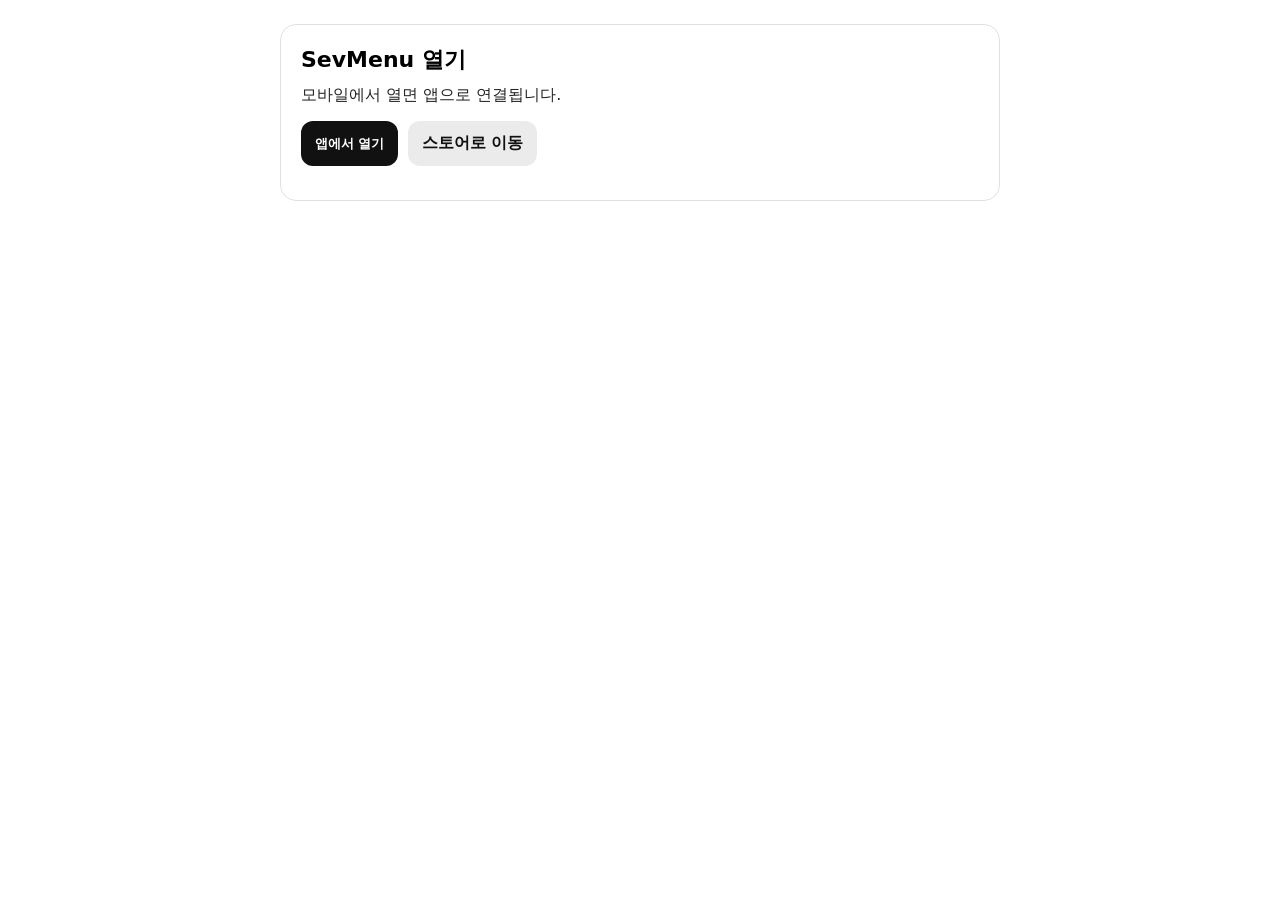
==== index.html @ 80eeb0d0 "script change" ====
<!doctype html>
<html lang="ko">
<head>
  <meta charset="utf-8" />
  <meta name="viewport" content="width=device-width,initial-scale=1" />
  <title>SevMenu 열기</title>
  <meta name="description" content="SevMenu 앱에서 바로 열기" />

  <!-- iOS Smart App Banner (iOS Safari에서 상단 배너로 '열기/보기' 제공)
       app-id는 App Store Connect의 앱 ID (숫자)로 교체 -->
  <meta name="apple-itunes-app" content="app-id=6499293178, app-argument=sevmenu://open" />

  <!-- 공유용(Open Graph) -->
  <meta property="og:title" content="SevMenu 열기" />
  <meta property="og:description" content="앱에서 바로 열어보세요." />
  <meta property="og:type" content="website" />
  <meta property="og:url" content="" />

  <style>
    :root { color-scheme: light dark; }
    body { font-family: system-ui, -apple-system, Segoe UI, Roboto, "Noto Sans KR", sans-serif; margin: 0; }
    .wrap { max-width: 720px; margin: 0 auto; padding: 24px; }
    .card { border: 1px solid rgba(0,0,0,.12); border-radius: 16px; padding: 20px; }
    h1 { margin: 0 0 8px; font-size: 22px; }
    p  { margin: 0 0 14px; opacity: .85; line-height: 1.5; }
    .row { display: flex; gap: 10px; flex-wrap: wrap; margin-top: 14px; }
    button, a.btn {
      appearance: none; border: 0; border-radius: 12px; padding: 12px 14px;
      font-weight: 700; cursor: pointer; text-decoration: none; display: inline-flex; align-items: center;
    }
    .primary { background: #111; color: #fff; }
    .secondary { background: rgba(0,0,0,.08); color: #111; }
    .small { font-size: 13px; opacity: .8; margin-top: 10px; }
    .mono { font-family: ui-monospace, SFMono-Regular, Menlo, Monaco, Consolas, "Liberation Mono", monospace; font-size: 12px; opacity: .75; word-break: break-all; }
    @media (prefers-color-scheme: dark) {
      .card { border-color: rgba(255,255,255,.16); }
      .primary { background: #fff; color: #000; }
      .secondary { background: rgba(255,255,255,.12); color: #fff; }
    }
  </style>
</head>

<body>
  <div class="wrap">
    <div class="card">
      <h1>SevMenu 열기</h1>
      <p id="subtitle">앱이 설치되어 있으면 자동으로 열립니다. 설치되어 있지 않다면 스토어로 안내합니다.</p>

      <div class="row">
        <button id="openBtn" class="primary">앱에서 열기</button>
        <a id="storeBtn" class="btn secondary" href="#" rel="noopener">스토어로 이동</a>
      </div>

      <p class="small" id="hint"></p>
      <div class="mono" id="debug"></div>
    </div>
  </div>

  <script>
  const ANDROID_PACKAGE = "com.sev.menu";
  const PLAY_STORE_URL  = "https://play.google.com/store/apps/details?id=" + encodeURIComponent(ANDROID_PACKAGE);

  const APP_STORE_URL   = "https://apps.apple.com/app/id6499293178";

  // iOS용(커스텀 스킴)
  const CUSTOM_SCHEME_PREFIX = "sevmenu://open";

  // App Links로 사용할 host (너는 github pages)
  const BASE_HOST = "https://dorivan2001.github.io";

  // 현재 랜딩 URL의 path/query/hash
  const currentPath = location.pathname;               // e.g. "/" or "/something"
  const currentTail = location.search + location.hash; // "?x=1#y"

  const ua = navigator.userAgent || "";
  const isAndroid = /Android/i.test(ua);
  const isIOS = /iPhone|iPad|iPod/i.test(ua);

  const storeBtn = document.getElementById("storeBtn");
  storeBtn.href = isAndroid ? PLAY_STORE_URL : (isIOS ? APP_STORE_URL : PLAY_STORE_URL);

  const subtitle = document.getElementById("subtitle");
  if (isAndroid) subtitle.textContent = "안드로이드: 앱이 설치되어 있으면 열리고, 아니면 Play 스토어로 안내합니다.";
  else if (isIOS) subtitle.textContent = "아이폰: 앱이 설치되어 있으면 열립니다. 미설치 시 App Store에서 설치해 주세요. (상단 배너가 보일 수 있어요)";
  else subtitle.textContent = "모바일에서 열면 앱으로 연결됩니다.";

  function buildAppLinkUrl() {
    // 랜딩이 "/"일 때는 기본적으로 앱 홈으로 보내고,
    // 이미 누군가가 특정 경로로 들어온 경우(예: /menu/123)라면 그 경로를 /app 밑으로 매핑
    // 예:
    //   /              -> /app/
    //   /menu/123      -> /app/menu/123
    //   /whatever?x=1  -> /app/whatever?x=1
    const path = (currentPath === "/" ? "/app/" : ("/app" + currentPath));
    return BASE_HOST + path + currentTail;
  }

  function tryOpenApp() {
    const debug = document.getElementById("debug");
    const hint = document.getElementById("hint");

    if (isAndroid) {
      // ✅ 가장 안정적: App Link URL로 이동 (설치되면 OS가 앱으로 전환)
      const appLinkUrl = buildAppLinkUrl();
      debug.textContent = "Android → open via App Link: " + appLinkUrl;
      hint.textContent = "앱 열기를 시도 중입니다…";
      location.href = appLinkUrl;
      return;
    }

    if (isIOS) {
      // iOS는 Universal Links를 따로 구성한 경우엔 appLinkUrl을 써도 되고,
      // 지금은 Smart App Banner + 커스텀 스킴 조합이므로 스킴으로 시도
      const schemeUrl = CUSTOM_SCHEME_PREFIX + (currentPath === "/" ? "" : currentPath) + currentTail;
      debug.textContent = "iOS → open via scheme: " + schemeUrl;
      hint.textContent = "앱 열기를 시도 중입니다…";
      location.href = schemeUrl;

      setTimeout(() => {
        hint.textContent = "앱이 열리지 않으면 아래 '스토어로 이동'을 눌러 설치해 주세요.";
      }, 800);
      return;
    }

    hint.textContent = "모바일(안드로이드/아이폰)에서 열면 앱으로 연결됩니다.";
    debug.textContent = "Current URL: " + location.href;
  }

  document.getElementById("openBtn").addEventListener("click", tryOpenApp);

  // OG url 채우기
  const og = document.querySelector('meta[property="og:url"]');
  if (og) og.setAttribute("content", location.href);
</script>
</body>
</html>
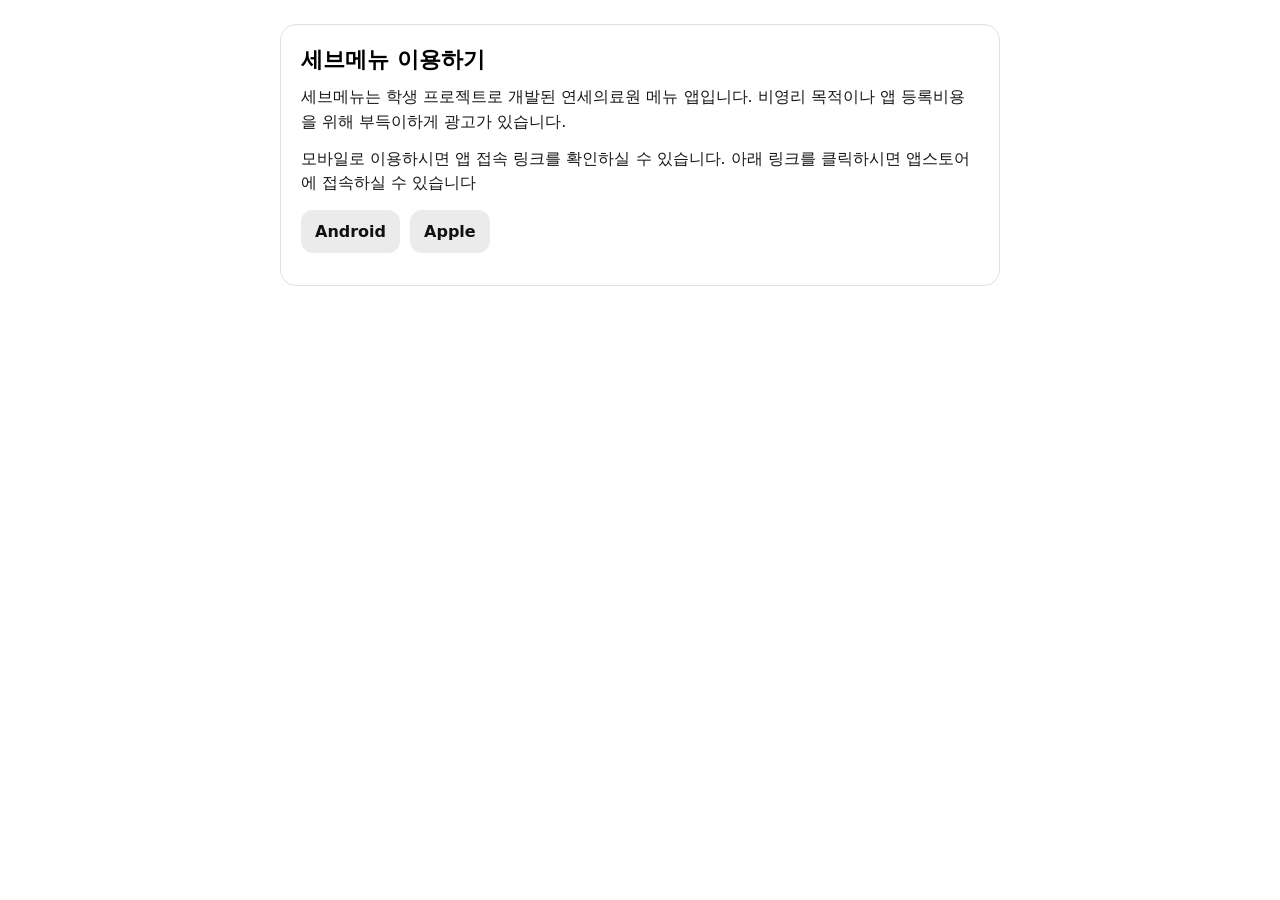
==== commit 9b43e08c: "Online, Ios, Android 대응" ====
--- a/index.html
+++ b/index.html
@@ -3,16 +3,15 @@
 <head>
   <meta charset="utf-8" />
   <meta name="viewport" content="width=device-width,initial-scale=1" />
-  <title>SevMenu 열기</title>
-  <meta name="description" content="SevMenu 앱에서 바로 열기" />
+  <title>세브메뉴 이용하기</title>
+  <meta name="description" content="세브메뉴 이용하기" />
 
-  <!-- iOS Smart App Banner (iOS Safari에서 상단 배너로 '열기/보기' 제공)
-       app-id는 App Store Connect의 앱 ID (숫자)로 교체 -->
+  <!-- iOS Smart App Banner -->
   <meta name="apple-itunes-app" content="app-id=6499293178, app-argument=sevmenu://open" />
 
   <!-- 공유용(Open Graph) -->
-  <meta property="og:title" content="SevMenu 열기" />
-  <meta property="og:description" content="앱에서 바로 열어보세요." />
+  <meta property="og:title" content="세브메뉴 이용하기" />
+  <meta property="og:description" content="세브메뉴는 학생 프로젝트로 개발된 연세의료원 메뉴 앱입니다." />
   <meta property="og:type" content="website" />
   <meta property="og:url" content="" />
 
@@ -21,21 +20,24 @@
     body { font-family: system-ui, -apple-system, Segoe UI, Roboto, "Noto Sans KR", sans-serif; margin: 0; }
     .wrap { max-width: 720px; margin: 0 auto; padding: 24px; }
     .card { border: 1px solid rgba(0,0,0,.12); border-radius: 16px; padding: 20px; }
-    h1 { margin: 0 0 8px; font-size: 22px; }
-    p  { margin: 0 0 14px; opacity: .85; line-height: 1.5; }
+    h1 { margin: 0 0 10px; font-size: 22px; }
+    p  { margin: 0 0 12px; opacity: .9; line-height: 1.55; }
     .row { display: flex; gap: 10px; flex-wrap: wrap; margin-top: 14px; }
     button, a.btn {
       appearance: none; border: 0; border-radius: 12px; padding: 12px 14px;
-      font-weight: 700; cursor: pointer; text-decoration: none; display: inline-flex; align-items: center;
+      font-weight: 800; cursor: pointer; text-decoration: none; display: inline-flex; align-items: center;
     }
     .primary { background: #111; color: #fff; }
     .secondary { background: rgba(0,0,0,.08); color: #111; }
+    .run { background: #3F8EF7; color: #fff; }
     .small { font-size: 13px; opacity: .8; margin-top: 10px; }
     .mono { font-family: ui-monospace, SFMono-Regular, Menlo, Monaco, Consolas, "Liberation Mono", monospace; font-size: 12px; opacity: .75; word-break: break-all; }
+
     @media (prefers-color-scheme: dark) {
       .card { border-color: rgba(255,255,255,.16); }
       .primary { background: #fff; color: #000; }
       .secondary { background: rgba(255,255,255,.12); color: #fff; }
+      .run { background: #3F8EF7; color: #fff; }
     }
   </style>
 </head>
@@ -43,94 +45,122 @@
 <body>
   <div class="wrap">
     <div class="card">
-      <h1>SevMenu 열기</h1>
-      <p id="subtitle">앱이 설치되어 있으면 자동으로 열립니다. 설치되어 있지 않다면 스토어로 안내합니다.</p>
+      <h1>세브메뉴 이용하기</h1>
 
-      <div class="row">
-        <button id="openBtn" class="primary">앱에서 열기</button>
-        <a id="storeBtn" class="btn secondary" href="#" rel="noopener">스토어로 이동</a>
-      </div>
+      <!-- 공통 본문 -->
+      <p id="commonText">
+        세브메뉴는 학생 프로젝트로 개발된 연세의료원 메뉴 앱입니다. 비영리 목적이나 앱 등록비용을 위해 부득이하게 광고가 있습니다.
+      </p>
+
+      <!-- 환경별 안내 문구 -->
+      <p id="subtitle"></p>
+
+      <!-- 버튼 영역(환경별로 구성) -->
+      <div class="row" id="buttons"></div>
 
       <p class="small" id="hint"></p>
-      <div class="mono" id="debug"></div>
+      <div class="mono" id="debug" style="display:none;"></div>
     </div>
   </div>
 
   <script>
-  const ANDROID_PACKAGE = "com.sev.menu";
-  const PLAY_STORE_URL  = "https://play.google.com/store/apps/details?id=" + encodeURIComponent(ANDROID_PACKAGE);
+    const ANDROID_PACKAGE = "com.sev.menu";
+    const PLAY_STORE_URL  = "https://play.google.com/store/apps/details?id=" + encodeURIComponent(ANDROID_PACKAGE);
+    const APP_STORE_URL   = "https://apps.apple.com/app/id6499293178";
 
-  const APP_STORE_URL   = "https://apps.apple.com/app/id6499293178";
+    // iOS 커스텀 스킴
+    const CUSTOM_SCHEME_PREFIX = "sevmenu://open";
 
-  // iOS용(커스텀 스킴)
-  const CUSTOM_SCHEME_PREFIX = "sevmenu://open";
+    const ua = navigator.userAgent || "";
+    const isAndroid = /Android/i.test(ua);
+    const isIOS = /iPhone|iPad|iPod/i.test(ua);
 
-  // App Links로 사용할 host (너는 github pages)
-  const BASE_HOST = "https://dorivan2001.github.io";
+    const subtitle = document.getElementById("subtitle");
+    const buttons = document.getElementById("buttons");
+    const hint = document.getElementById("hint");
+    const debug = document.getElementById("debug");
 
-  // 현재 랜딩 URL의 path/query/hash
-  const currentPath = location.pathname;               // e.g. "/" or "/something"
-  const currentTail = location.search + location.hash; // "?x=1#y"
+    // OG url 채우기
+    const og = document.querySelector('meta[property="og:url"]');
+    if (og) og.setAttribute("content", location.href);
 
-  const ua = navigator.userAgent || "";
-  const isAndroid = /Android/i.test(ua);
-  const isIOS = /iPhone|iPad|iPod/i.test(ua);
-
-  const storeBtn = document.getElementById("storeBtn");
-  storeBtn.href = isAndroid ? PLAY_STORE_URL : (isIOS ? APP_STORE_URL : PLAY_STORE_URL);
-
-  const subtitle = document.getElementById("subtitle");
-  if (isAndroid) subtitle.textContent = "안드로이드: 앱이 설치되어 있으면 열리고, 아니면 Play 스토어로 안내합니다.";
-  else if (isIOS) subtitle.textContent = "아이폰: 앱이 설치되어 있으면 열립니다. 미설치 시 App Store에서 설치해 주세요. (상단 배너가 보일 수 있어요)";
-  else subtitle.textContent = "모바일에서 열면 앱으로 연결됩니다.";
-
-  function buildAppLinkUrl() {
-    // 랜딩이 "/"일 때는 기본적으로 앱 홈으로 보내고,
-    // 이미 누군가가 특정 경로로 들어온 경우(예: /menu/123)라면 그 경로를 /app 밑으로 매핑
-    // 예:
-    //   /              -> /app/
-    //   /menu/123      -> /app/menu/123
-    //   /whatever?x=1  -> /app/whatever?x=1
-    const path = (currentPath === "/" ? "/app/" : ("/app" + currentPath));
-    return BASE_HOST + path + currentTail;
-  }
-
-  function tryOpenApp() {
-    const debug = document.getElementById("debug");
-    const hint = document.getElementById("hint");
-
-    if (isAndroid) {
-      // ✅ 가장 안정적: App Link URL로 이동 (설치되면 OS가 앱으로 전환)
-      const appLinkUrl = buildAppLinkUrl();
-      debug.textContent = "Android → open via App Link: " + appLinkUrl;
-      hint.textContent = "앱 열기를 시도 중입니다…";
-      location.href = appLinkUrl;
-      return;
+    function makeBtn({ id, text, href, onClick, cls }) {
+      if (href) {
+        const a = document.createElement("a");
+        a.id = id;
+        a.className = "btn " + (cls || "secondary");
+        a.href = href;
+        a.rel = "noopener";
+        a.textContent = text;
+        return a;
+      }
+      const b = document.createElement("button");
+      b.id = id;
+      b.className = cls || "primary";
+      b.textContent = text;
+      b.addEventListener("click", onClick);
+      return b;
     }
 
-    if (isIOS) {
-      // iOS는 Universal Links를 따로 구성한 경우엔 appLinkUrl을 써도 되고,
-      // 지금은 Smart App Banner + 커스텀 스킴 조합이므로 스킴으로 시도
-      const schemeUrl = CUSTOM_SCHEME_PREFIX + (currentPath === "/" ? "" : currentPath) + currentTail;
-      debug.textContent = "iOS → open via scheme: " + schemeUrl;
+    function openAndroidApp() {
+      // /app/*로 연결해 둔 상태 기준: 버튼 클릭 시 intent://로 즉시 실행 시도
+      const deepPath =
+        (location.pathname === "/" ? "/app/" : ("/app" + location.pathname)) +
+        location.search + location.hash;
+
+      const fallback = encodeURIComponent(PLAY_STORE_URL);
+
+      const intentUrl =
+        `intent://${"dorivan2001.github.io" + deepPath}` +
+        `#Intent;scheme=https;package=${ANDROID_PACKAGE};S.browser_fallback_url=${fallback};end`;
+
+      // debug.style.display = "block";
+      // debug.textContent = "Android intent URL: " + intentUrl;
+
+      hint.textContent = "앱 열기를 시도 중입니다…";
+      location.href = intentUrl;
+    }
+
+    function openIOSApp() {
+      const schemeUrl =
+        CUSTOM_SCHEME_PREFIX + (location.pathname === "/" ? "" : location.pathname) +
+        location.search + location.hash;
+
+      // debug.style.display = "block";
+      // debug.textContent = "iOS scheme URL: " + schemeUrl;
+
       hint.textContent = "앱 열기를 시도 중입니다…";
       location.href = schemeUrl;
 
       setTimeout(() => {
-        hint.textContent = "앱이 열리지 않으면 아래 '스토어로 이동'을 눌러 설치해 주세요.";
+        hint.textContent = "앱이 열리지 않으면 아래 '앱 다운받기'를 눌러 설치해 주세요.";
       }, 800);
-      return;
     }
 
-    hint.textContent = "모바일(안드로이드/아이폰)에서 열면 앱으로 연결됩니다.";
-    debug.textContent = "Current URL: " + location.href;
-  }
+    // 1) 데스크탑/기타(=모바일 아님)
+    if (!isAndroid && !isIOS) {
+      subtitle.textContent =
+        '모바일로 이용하시면 앱 접속 링크를 확인하실 수 있습니다. 아래 링크를 클릭하시면 앱스토어에 접속하실 수 있습니다';
 
-  document.getElementById("openBtn").addEventListener("click", tryOpenApp);
+      buttons.appendChild(makeBtn({ id: "androidBtn", text: "Android", href: PLAY_STORE_URL, cls: "secondary" }));
+      buttons.appendChild(makeBtn({ id: "appleBtn", text: "Apple", href: APP_STORE_URL, cls: "secondary" }));
+    }
 
-  // OG url 채우기
-  const og = document.querySelector('meta[property="og:url"]');
-  if (og) og.setAttribute("content", location.href);
-</script>
+    // 2) Android
+    if (isAndroid) {
+      subtitle.textContent = '아래 "앱 실행" 버튼을 클릭하면 세브메뉴가 실행됩니다.';
+
+      buttons.appendChild(makeBtn({ id: "runBtn", text: "앱 실행", onClick: openAndroidApp, cls: "run" }));
+      buttons.appendChild(makeBtn({ id: "dlBtn", text: "앱 다운받기", href: PLAY_STORE_URL, cls: "secondary" }));
+    }
+
+    // 3) iOS
+    if (isIOS) {
+      subtitle.textContent = '화면 상단에 "열기" 버튼 클릭.';
+
+      buttons.appendChild(makeBtn({ id: "dlBtn", text: "앱 다운받기", href: APP_STORE_URL, cls: "secondary" }));
+      // (원하면 iOS에도 실행 버튼을 추가할 수 있음. 지금 요구사항대로는 추가 안 함.)
+    }
+  </script>
 </body>
 </html>
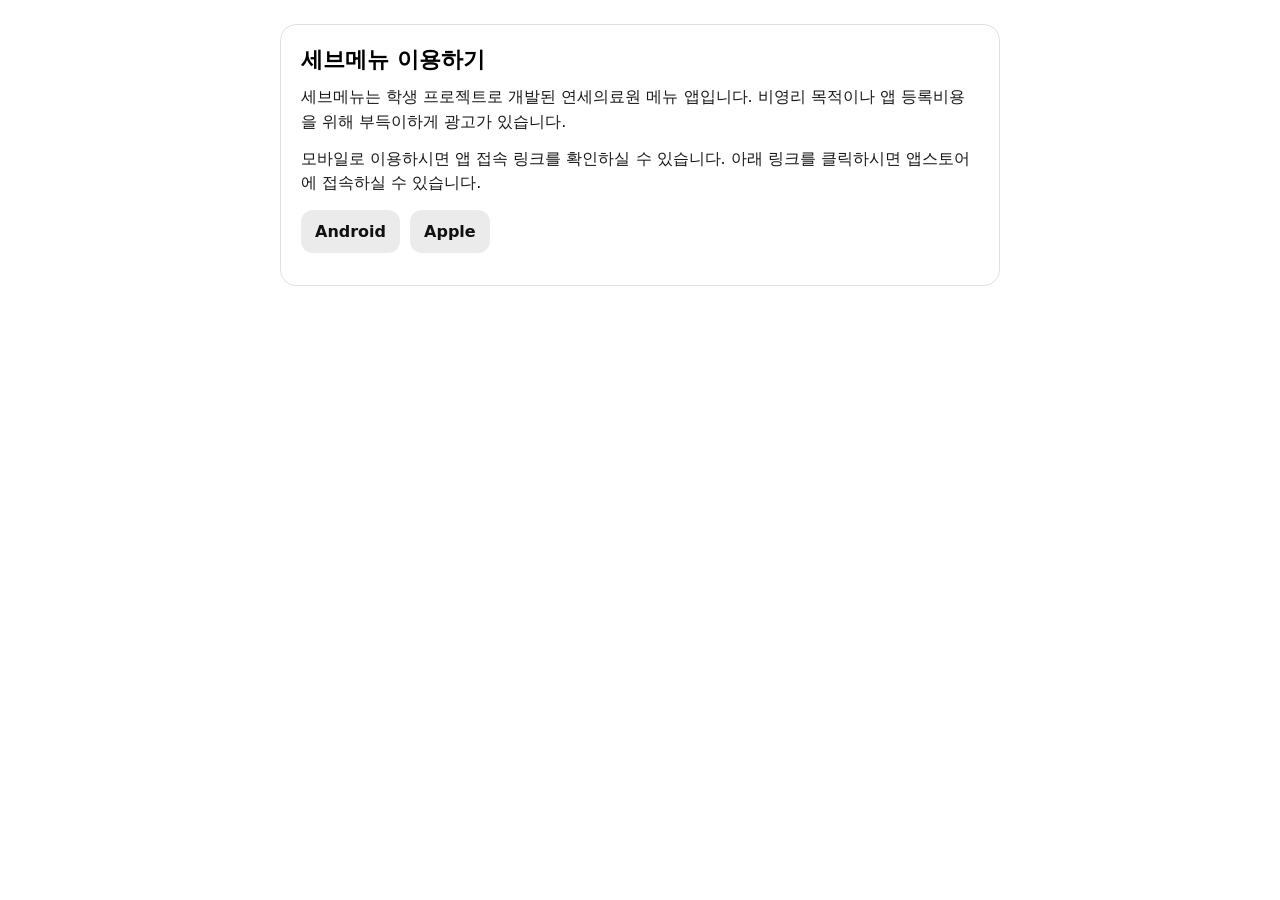
==== commit 687b5801: "Update Korean hints and subtitles in index.html" ====
--- a/index.html
+++ b/index.html
@@ -117,7 +117,7 @@
       // debug.style.display = "block";
       // debug.textContent = "Android intent URL: " + intentUrl;
 
-      hint.textContent = "앱 열기를 시도 중입니다…";
+      hint.textContent = "세브메뉴를 실행합니다.";
       location.href = intentUrl;
     }
 
@@ -129,7 +129,7 @@
       // debug.style.display = "block";
       // debug.textContent = "iOS scheme URL: " + schemeUrl;
 
-      hint.textContent = "앱 열기를 시도 중입니다…";
+      hint.textContent = "세브메뉴를 실행합니다.";
       location.href = schemeUrl;
 
       setTimeout(() => {
@@ -140,7 +140,7 @@
     // 1) 데스크탑/기타(=모바일 아님)
     if (!isAndroid && !isIOS) {
       subtitle.textContent =
-        '모바일로 이용하시면 앱 접속 링크를 확인하실 수 있습니다. 아래 링크를 클릭하시면 앱스토어에 접속하실 수 있습니다';
+        '모바일로 이용하시면 앱 접속 링크를 확인하실 수 있습니다. 아래 링크를 클릭하시면 앱스토어에 접속하실 수 있습니다.';
 
       buttons.appendChild(makeBtn({ id: "androidBtn", text: "Android", href: PLAY_STORE_URL, cls: "secondary" }));
       buttons.appendChild(makeBtn({ id: "appleBtn", text: "Apple", href: APP_STORE_URL, cls: "secondary" }));
@@ -156,7 +156,7 @@
 
     // 3) iOS
     if (isIOS) {
-      subtitle.textContent = '화면 상단에 "열기" 버튼 클릭.';
+      subtitle.textContent = 'Safari로 실행하여 화면 상단 "열기" 버튼을 클릭하면 세브메뉴로 연결됩니다.';
 
       buttons.appendChild(makeBtn({ id: "dlBtn", text: "앱 다운받기", href: APP_STORE_URL, cls: "secondary" }));
       // (원하면 iOS에도 실행 버튼을 추가할 수 있음. 지금 요구사항대로는 추가 안 함.)
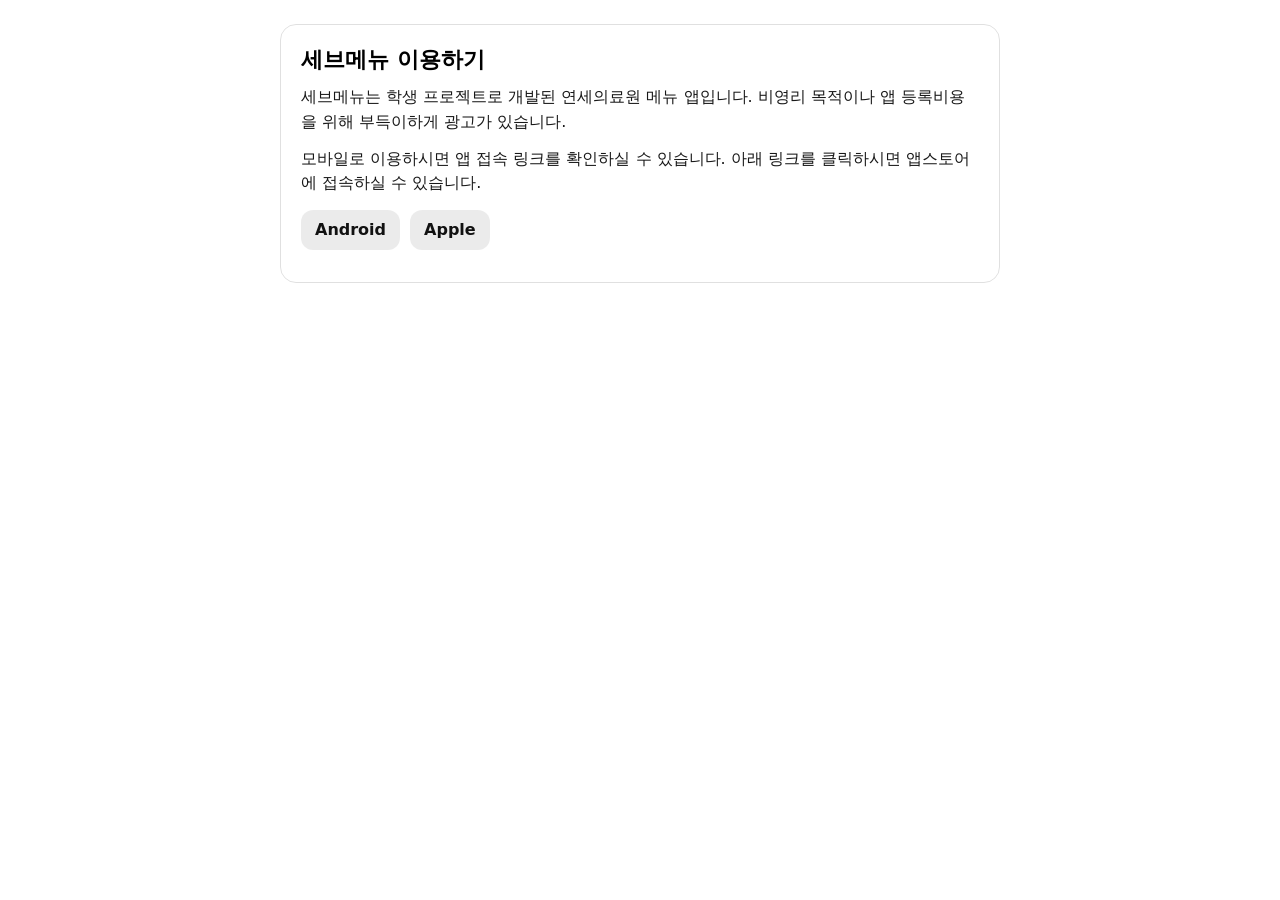
==== commit b3e52eb7: "Update index.html" ====
--- a/index.html
+++ b/index.html
@@ -24,8 +24,29 @@
     p  { margin: 0 0 12px; opacity: .9; line-height: 1.55; }
     .row { display: flex; gap: 10px; flex-wrap: wrap; margin-top: 14px; }
     button, a.btn {
-      appearance: none; border: 0; border-radius: 12px; padding: 12px 14px;
-      font-weight: 800; cursor: pointer; text-decoration: none; display: inline-flex; align-items: center;
+        -webkit-appearance: none;
+  appearance: none;
+
+  border: 0;
+  border-radius: 12px;
+  padding: 12px 14px;
+
+  /* ✅ 폰트 완전 통일(안드로이드에서 특히 효과 큼) */
+  font-family: inherit;
+  font-size: 16px;
+  font-weight: 800;
+  line-height: 1;
+  letter-spacing: 0;
+
+  cursor: pointer;
+  text-decoration: none;
+
+  display: inline-flex;
+  align-items: center;
+  justify-content: center;
+
+  /* ✅ 버튼의 기본 min-height/텍스트 렌더링 차이 방지 */
+  white-space: nowrap;
     }
     .primary { background: #111; color: #fff; }
     .secondary { background: rgba(0,0,0,.08); color: #111; }
@@ -39,6 +60,7 @@
       .secondary { background: rgba(255,255,255,.12); color: #fff; }
       .run { background: #3F8EF7; color: #fff; }
     }
+
   </style>
 </head>
 
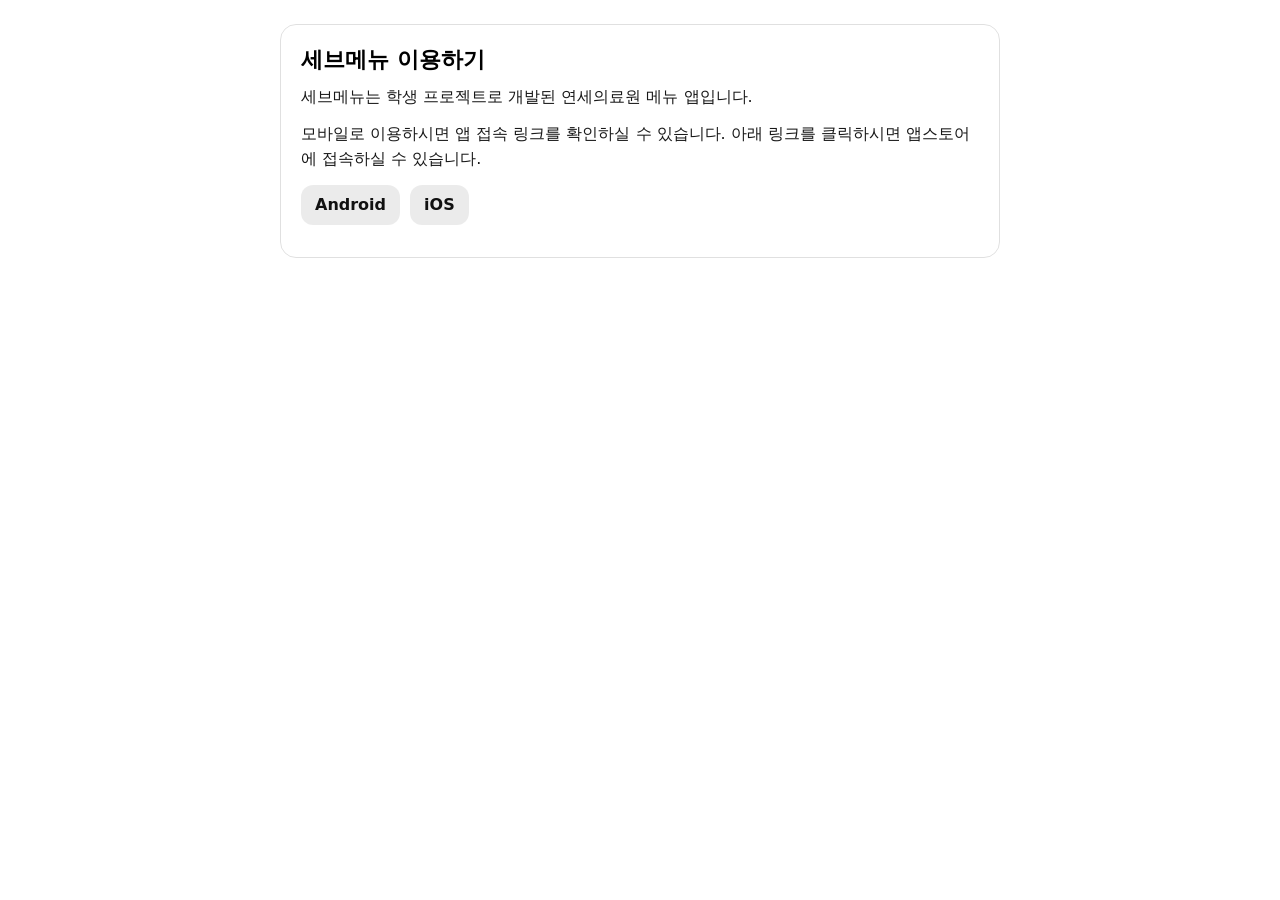
==== commit a7c4f630: "Update text and button label for iOS" ====
--- a/index.html
+++ b/index.html
@@ -71,7 +71,7 @@
 
       <!-- 공통 본문 -->
       <p id="commonText">
-        세브메뉴는 학생 프로젝트로 개발된 연세의료원 메뉴 앱입니다. 비영리 목적이나 앱 등록비용을 위해 부득이하게 광고가 있습니다.
+        세브메뉴는 학생 프로젝트로 개발된 연세의료원 메뉴 앱입니다.
       </p>
 
       <!-- 환경별 안내 문구 -->
@@ -165,7 +165,7 @@
         '모바일로 이용하시면 앱 접속 링크를 확인하실 수 있습니다. 아래 링크를 클릭하시면 앱스토어에 접속하실 수 있습니다.';
 
       buttons.appendChild(makeBtn({ id: "androidBtn", text: "Android", href: PLAY_STORE_URL, cls: "secondary" }));
-      buttons.appendChild(makeBtn({ id: "appleBtn", text: "Apple", href: APP_STORE_URL, cls: "secondary" }));
+      buttons.appendChild(makeBtn({ id: "appleBtn", text: "iOS", href: APP_STORE_URL, cls: "secondary" }));
     }
 
     // 2) Android
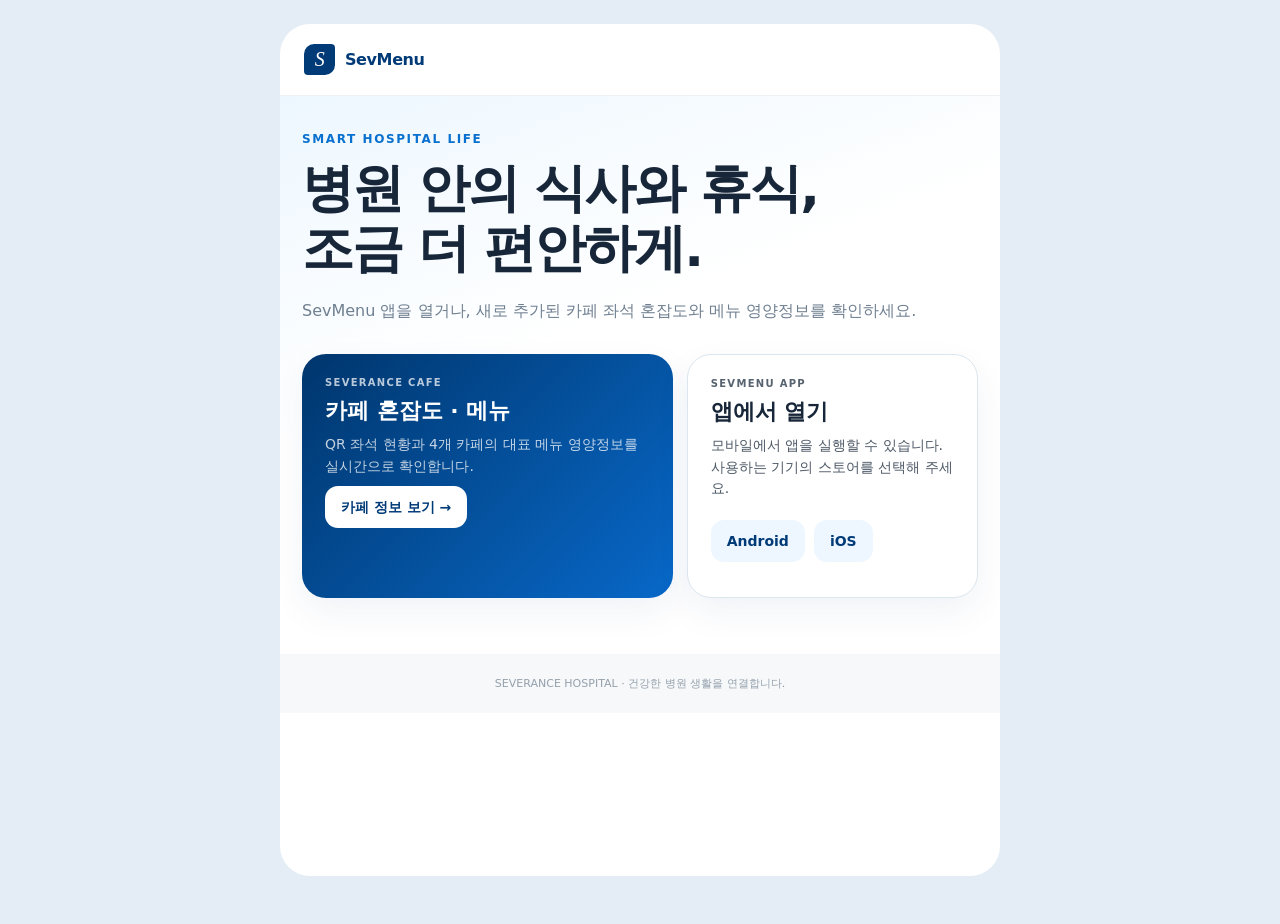
==== commit 1919d2ba: "Add Severance cafe occupancy app" ====
--- a/index.html
+++ b/index.html
@@ -2,187 +2,125 @@
 <html lang="ko">
 <head>
   <meta charset="utf-8" />
-  <meta name="viewport" content="width=device-width,initial-scale=1" />
-  <title>세브메뉴 이용하기</title>
-  <meta name="description" content="세브메뉴 이용하기" />
-
-  <!-- iOS Smart App Banner -->
+  <meta name="viewport" content="width=device-width,initial-scale=1,viewport-fit=cover" />
+  <title>SevMenu 열기</title>
+  <meta name="description" content="SevMenu 앱을 열거나 세브란스 카페 혼잡도와 메뉴를 확인하세요." />
   <meta name="apple-itunes-app" content="app-id=6499293178, app-argument=sevmenu://open" />
-
-  <!-- 공유용(Open Graph) -->
-  <meta property="og:title" content="세브메뉴 이용하기" />
-  <meta property="og:description" content="세브메뉴는 학생 프로젝트로 개발된 연세의료원 메뉴 앱입니다." />
+  <meta property="og:title" content="SevMenu" />
+  <meta property="og:description" content="병원 식단과 카페 정보를 한곳에서 확인하세요." />
   <meta property="og:type" content="website" />
   <meta property="og:url" content="" />
-
   <style>
-    :root { color-scheme: light dark; }
-    body { font-family: system-ui, -apple-system, Segoe UI, Roboto, "Noto Sans KR", sans-serif; margin: 0; }
-    .wrap { max-width: 720px; margin: 0 auto; padding: 24px; }
-    .card { border: 1px solid rgba(0,0,0,.12); border-radius: 16px; padding: 20px; }
-    h1 { margin: 0 0 10px; font-size: 22px; }
-    p  { margin: 0 0 12px; opacity: .9; line-height: 1.55; }
-    .row { display: flex; gap: 10px; flex-wrap: wrap; margin-top: 14px; }
-    button, a.btn {
-        -webkit-appearance: none;
-  appearance: none;
-
-  border: 0;
-  border-radius: 12px;
-  padding: 12px 14px;
-
-  /* ✅ 폰트 완전 통일(안드로이드에서 특히 효과 큼) */
-  font-family: inherit;
-  font-size: 16px;
-  font-weight: 800;
-  line-height: 1;
-  letter-spacing: 0;
-
-  cursor: pointer;
-  text-decoration: none;
-
-  display: inline-flex;
-  align-items: center;
-  justify-content: center;
-
-  /* ✅ 버튼의 기본 min-height/텍스트 렌더링 차이 방지 */
-  white-space: nowrap;
-    }
-    .primary { background: #111; color: #fff; }
-    .secondary { background: rgba(0,0,0,.08); color: #111; }
-    .run { background: #3F8EF7; color: #fff; }
-    .small { font-size: 13px; opacity: .8; margin-top: 10px; }
-    .mono { font-family: ui-monospace, SFMono-Regular, Menlo, Monaco, Consolas, "Liberation Mono", monospace; font-size: 12px; opacity: .75; word-break: break-all; }
-
-    @media (prefers-color-scheme: dark) {
-      .card { border-color: rgba(255,255,255,.16); }
-      .primary { background: #fff; color: #000; }
-      .secondary { background: rgba(255,255,255,.12); color: #fff; }
-      .run { background: #3F8EF7; color: #fff; }
-    }
-
+    :root{--navy:#003b78;--blue:#0871cf;--pale:#eef7ff;--ink:#172638;--muted:#6f7f90;--line:#dce6ef}
+    *{box-sizing:border-box}
+    body{margin:0;min-height:100vh;background:#e4edf5;color:var(--ink);font-family:system-ui,-apple-system,"Noto Sans KR",sans-serif}
+    .shell{width:min(100%,720px);min-height:100vh;margin:auto;background:#fff}
+    header{height:72px;display:flex;align-items:center;padding:0 24px;border-bottom:1px solid #edf1f4}
+    .brand{display:flex;align-items:center;gap:10px;color:var(--navy);font-weight:850;letter-spacing:-.4px}
+    .brand-mark{display:grid;place-items:center;width:31px;height:31px;border-radius:10px 4px 10px 4px;background:var(--navy);color:#fff;font:italic 20px Georgia}
+    main{padding:36px 22px 56px;background:linear-gradient(160deg,#edf7ff 0,#fff 42%)}
+    .eyebrow{margin:0 0 12px;color:var(--blue);font-size:12px;font-weight:800;letter-spacing:1.6px}
+    h1{margin:0;font-size:clamp(34px,8vw,52px);line-height:1.16;letter-spacing:-2px}
+    .lead{margin:18px 0 30px;color:var(--muted);line-height:1.7}
+    .grid{display:grid;gap:14px}
+    .card{padding:23px;border:1px solid var(--line);border-radius:24px;background:#fff;box-shadow:0 14px 35px #003b7810}
+    .card.cafe{background:linear-gradient(135deg,#00366d,#0868c8);color:#fff;border:0}
+    .card small{display:block;margin-bottom:8px;font-size:10px;font-weight:800;letter-spacing:1.3px;opacity:.72}
+    .card h2{margin:0 0 8px;font-size:22px}
+    .card p{margin:0 0 20px;font-size:14px;line-height:1.55;opacity:.76}
+    .actions{display:flex;gap:9px;flex-wrap:wrap}
+    button,.button{border:0;border-radius:13px;padding:13px 16px;font:inherit;font-size:14px;font-weight:800;cursor:pointer;text-decoration:none}
+    [hidden]{display:none!important}
+    .primary{background:var(--navy);color:#fff}
+    .secondary{background:var(--pale);color:var(--navy)}
+    .cafe .button{background:#fff;color:var(--navy)}
+    #hint{margin:12px 0 0;color:var(--muted);font-size:12px;line-height:1.55}
+    footer{padding:22px;text-align:center;color:#94a0ac;font-size:11px;background:#f6f8fa}
+    @media(min-width:620px){.shell{margin:24px auto;min-height:calc(100vh - 48px);border-radius:30px;overflow:hidden}.grid{grid-template-columns:1.12fr .88fr}}
   </style>
 </head>
-
 <body>
-  <div class="wrap">
-    <div class="card">
-      <h1>세브메뉴 이용하기</h1>
-
-      <!-- 공통 본문 -->
-      <p id="commonText">
-        세브메뉴는 학생 프로젝트로 개발된 연세의료원 메뉴 앱입니다.
-      </p>
-
-      <!-- 환경별 안내 문구 -->
-      <p id="subtitle"></p>
-
-      <!-- 버튼 영역(환경별로 구성) -->
-      <div class="row" id="buttons"></div>
-
-      <p class="small" id="hint"></p>
-      <div class="mono" id="debug" style="display:none;"></div>
-    </div>
+  <div class="shell">
+    <header><div class="brand"><span class="brand-mark">S</span>SevMenu</div></header>
+    <main>
+      <p class="eyebrow">SMART HOSPITAL LIFE</p>
+      <h1>병원 안의 식사와 휴식,<br>조금 더 편안하게.</h1>
+      <p class="lead">SevMenu 앱을 열거나, 새로 추가된 카페 좌석 혼잡도와 메뉴 영양정보를 확인하세요.</p>
+      <div class="grid">
+        <section class="card cafe">
+          <small>SEVERANCE CAFE</small>
+          <h2>카페 혼잡도 · 메뉴</h2>
+          <p>QR 좌석 현황과 4개 카페의 대표 메뉴 영양정보를 실시간으로 확인합니다.</p>
+          <a class="button" href="./cafe/">카페 정보 보기 →</a>
+        </section>
+        <section class="card">
+          <small>SEVMENU APP</small>
+          <h2>앱에서 열기</h2>
+          <p id="subtitle">앱이 설치되어 있으면 바로 열고, 없다면 스토어로 안내합니다.</p>
+          <div class="actions">
+            <button id="openBtn" class="primary" hidden>앱 실행</button>
+            <a id="androidBtn" class="button secondary" href="#" rel="noopener" hidden>Android</a>
+            <a id="appleBtn" class="button secondary" href="#" rel="noopener" hidden>iOS</a>
+          </div>
+          <p id="hint" aria-live="polite"></p>
+        </section>
+      </div>
+    </main>
+    <footer>SEVERANCE HOSPITAL · 건강한 병원 생활을 연결합니다.</footer>
   </div>
-
   <script>
     const ANDROID_PACKAGE = "com.sev.menu";
-    const PLAY_STORE_URL  = "https://play.google.com/store/apps/details?id=" + encodeURIComponent(ANDROID_PACKAGE);
-    const APP_STORE_URL   = "https://apps.apple.com/app/id6499293178";
-
-    // iOS 커스텀 스킴
+    const PLAY_STORE_URL = "https://play.google.com/store/apps/details?id=" + encodeURIComponent(ANDROID_PACKAGE);
+    const APP_STORE_URL = "https://apps.apple.com/app/id6499293178";
     const CUSTOM_SCHEME_PREFIX = "sevmenu://open";
-
     const ua = navigator.userAgent || "";
     const isAndroid = /Android/i.test(ua);
     const isIOS = /iPhone|iPad|iPod/i.test(ua);
+    const subtitle = document.getElementById("subtitle");
+    const openBtn = document.getElementById("openBtn");
+    const androidBtn = document.getElementById("androidBtn");
+    const appleBtn = document.getElementById("appleBtn");
+    const hint = document.getElementById("hint");
+    androidBtn.href = PLAY_STORE_URL;
+    appleBtn.href = APP_STORE_URL;
 
-    const subtitle = document.getElementById("subtitle");
-    const buttons = document.getElementById("buttons");
-    const hint = document.getElementById("hint");
-    const debug = document.getElementById("debug");
-
-    // OG url 채우기
-    const og = document.querySelector('meta[property="og:url"]');
-    if (og) og.setAttribute("content", location.href);
-
-    function makeBtn({ id, text, href, onClick, cls }) {
-      if (href) {
-        const a = document.createElement("a");
-        a.id = id;
-        a.className = "btn " + (cls || "secondary");
-        a.href = href;
-        a.rel = "noopener";
-        a.textContent = text;
-        return a;
+    function tryOpenApp(){
+      if(isAndroid){
+        const deepPath =
+          (location.pathname === "/" ? "/app/" : ("/app" + location.pathname)) +
+          location.search + location.hash;
+        const fallback = encodeURIComponent(PLAY_STORE_URL);
+        location.href =
+          `intent://${"dorivan2001.github.io" + deepPath}` +
+          `#Intent;scheme=https;package=${ANDROID_PACKAGE};S.browser_fallback_url=${fallback};end`;
+        hint.textContent = "앱 열기를 시도하고 있습니다.";
+        return;
       }
-      const b = document.createElement("button");
-      b.id = id;
-      b.className = cls || "primary";
-      b.textContent = text;
-      b.addEventListener("click", onClick);
-      return b;
+      if(isIOS){
+        location.href =
+          CUSTOM_SCHEME_PREFIX + (location.pathname === "/" ? "" : location.pathname) +
+          location.search + location.hash;
+        setTimeout(()=>{ hint.textContent = "앱이 열리지 않으면 iOS 버튼을 눌러 설치해 주세요."; },800);
+        return;
+      }
+      hint.textContent = "모바일에서 접속하면 SevMenu 앱으로 연결할 수 있습니다.";
     }
 
-    function openAndroidApp() {
-      // /app/*로 연결해 둔 상태 기준: 버튼 클릭 시 intent://로 즉시 실행 시도
-      const deepPath =
-        (location.pathname === "/" ? "/app/" : ("/app" + location.pathname)) +
-        location.search + location.hash;
-
-      const fallback = encodeURIComponent(PLAY_STORE_URL);
-
-      const intentUrl =
-        `intent://${"dorivan2001.github.io" + deepPath}` +
-        `#Intent;scheme=https;package=${ANDROID_PACKAGE};S.browser_fallback_url=${fallback};end`;
-
-      // debug.style.display = "block";
-      // debug.textContent = "Android intent URL: " + intentUrl;
-
-      hint.textContent = "세브메뉴를 실행합니다.";
-      location.href = intentUrl;
+    if(isAndroid){
+      subtitle.textContent = '아래 "앱 실행" 버튼을 누르면 SevMenu가 실행됩니다.';
+      openBtn.hidden = false;
+      androidBtn.hidden = false;
+    }else if(isIOS){
+      subtitle.textContent = 'Safari 상단의 "열기" 버튼으로 실행하거나 App Store에서 설치할 수 있습니다.';
+      appleBtn.hidden = false;
+    }else{
+      subtitle.textContent = "모바일에서 앱을 실행할 수 있습니다. 사용하는 기기의 스토어를 선택해 주세요.";
+      androidBtn.hidden = false;
+      appleBtn.hidden = false;
     }
 
-    function openIOSApp() {
-      const schemeUrl =
-        CUSTOM_SCHEME_PREFIX + (location.pathname === "/" ? "" : location.pathname) +
-        location.search + location.hash;
-
-      // debug.style.display = "block";
-      // debug.textContent = "iOS scheme URL: " + schemeUrl;
-
-      hint.textContent = "세브메뉴를 실행합니다.";
-      location.href = schemeUrl;
-
-      setTimeout(() => {
-        hint.textContent = "앱이 열리지 않으면 아래 '앱 다운받기'를 눌러 설치해 주세요.";
-      }, 800);
-    }
-
-    // 1) 데스크탑/기타(=모바일 아님)
-    if (!isAndroid && !isIOS) {
-      subtitle.textContent =
-        '모바일로 이용하시면 앱 접속 링크를 확인하실 수 있습니다. 아래 링크를 클릭하시면 앱스토어에 접속하실 수 있습니다.';
-
-      buttons.appendChild(makeBtn({ id: "androidBtn", text: "Android", href: PLAY_STORE_URL, cls: "secondary" }));
-      buttons.appendChild(makeBtn({ id: "appleBtn", text: "iOS", href: APP_STORE_URL, cls: "secondary" }));
-    }
-
-    // 2) Android
-    if (isAndroid) {
-      subtitle.textContent = '아래 "앱 실행" 버튼을 클릭하면 세브메뉴가 실행됩니다.';
-
-      buttons.appendChild(makeBtn({ id: "runBtn", text: "앱 실행", onClick: openAndroidApp, cls: "run" }));
-      buttons.appendChild(makeBtn({ id: "dlBtn", text: "앱 다운받기", href: PLAY_STORE_URL, cls: "secondary" }));
-    }
-
-    // 3) iOS
-    if (isIOS) {
-      subtitle.textContent = 'Safari로 실행하여 화면 상단 "열기" 버튼을 클릭하면 세브메뉴로 연결됩니다.';
-
-      buttons.appendChild(makeBtn({ id: "dlBtn", text: "앱 다운받기", href: APP_STORE_URL, cls: "secondary" }));
-      // (원하면 iOS에도 실행 버튼을 추가할 수 있음. 지금 요구사항대로는 추가 안 함.)
-    }
+    openBtn.addEventListener("click",tryOpenApp);
+    document.querySelector('meta[property="og:url"]').content = location.href;
   </script>
 </body>
 </html>
